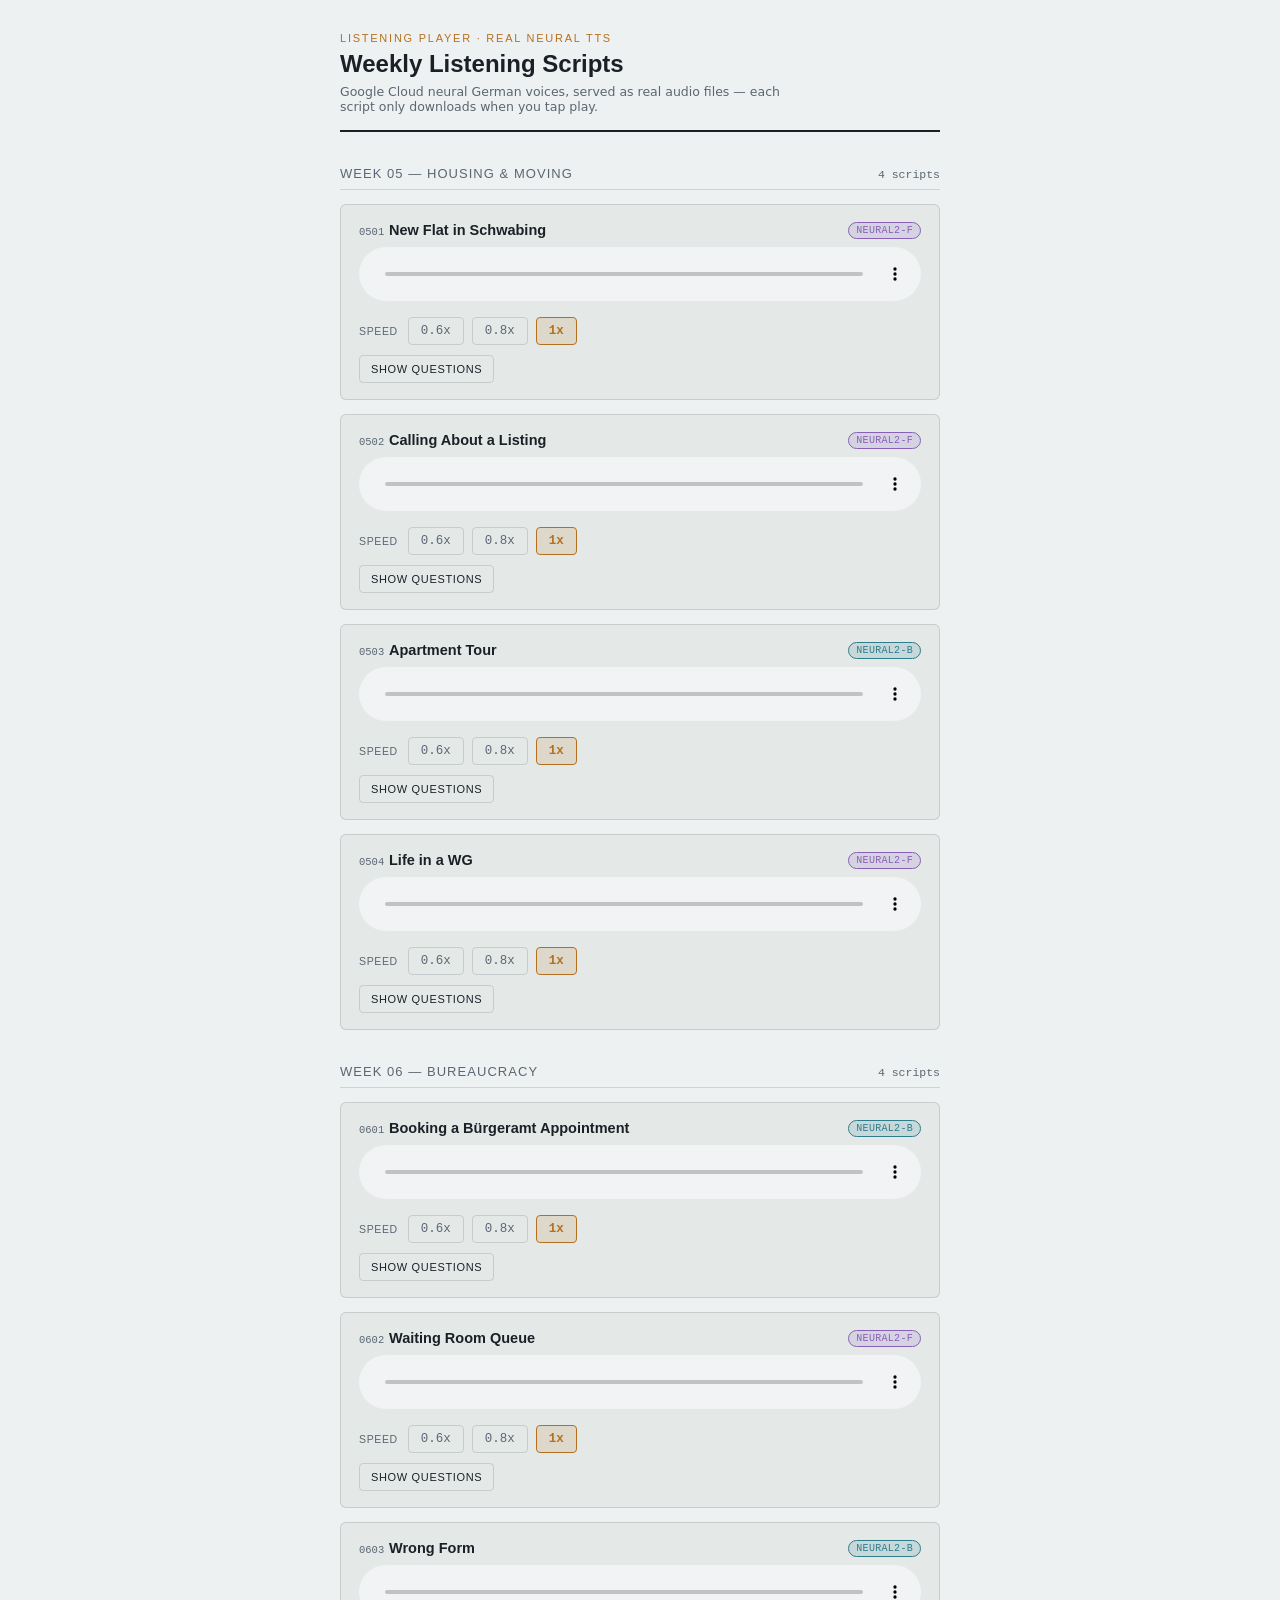
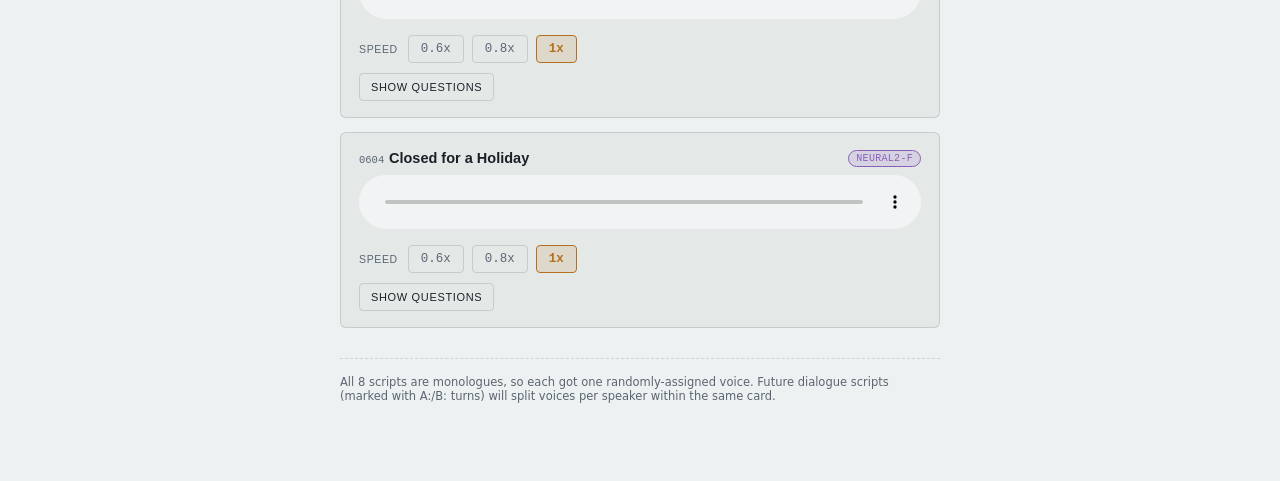
==== index.html @ 9b90d9d8 "Replace speed slider with 0.6x/0.8x/1x buttons, cap at 1x" ====
<!doctype html>
<html lang="en">
<head>
<meta charset="utf-8">
<meta name="viewport" content="width=device-width, initial-scale=1">
<title>Listening Player — German Tutor</title>
<style>
  :root{
    --paper:#EEF1F1; --panel:#E4E9E8; --ink:#1B2027; --ink-dim:#5B6672; --hairline:rgba(27,32,39,0.14);
    --accent:#B5701F; --accent-soft:rgba(181,112,31,0.14);
    --voice-f:#8A5FB8; --voice-b:#2E7D8C;
    --font-display:'Bahnschrift','DIN Alternate','Segoe UI Semibold',sans-serif;
    --font-body:'Segoe UI',system-ui,-apple-system,Roboto,Helvetica,Arial,sans-serif;
    --font-mono:'Consolas','SF Mono',ui-monospace,monospace;
  }
  @media (prefers-color-scheme: dark){
    :root{ --paper:#12151A; --panel:#181D24; --ink:#E7EAEE; --ink-dim:#93A0AC; --hairline:rgba(231,234,238,0.14); --accent:#E0923F; --accent-soft:rgba(224,146,63,0.16); --voice-f:#B48EDC; --voice-b:#4FB8C9; }
  }
  *{box-sizing:border-box;}
  body{background:var(--paper);color:var(--ink);font-family:var(--font-body);margin:0;padding:0;font-size:15px;}
  .wrap{max-width:640px;margin:0 auto;padding:32px 20px 70px;}

  .masthead{border-bottom:2px solid var(--ink);padding-bottom:16px;margin-bottom:26px;}
  .eyebrow{font-family:var(--font-display);font-size:11px;letter-spacing:0.16em;text-transform:uppercase;color:var(--accent);margin:0 0 6px;}
  h1{font-family:var(--font-display);font-weight:600;font-size:24px;margin:0 0 6px;text-wrap:balance;}
  .subline{font-size:12.5px;color:var(--ink-dim);max-width:56ch;margin:0;}

  .week-head{
    font-family:var(--font-display);font-size:13px;letter-spacing:0.08em;text-transform:uppercase;
    color:var(--ink-dim);margin:34px 0 14px;padding-bottom:8px;border-bottom:1px solid var(--hairline);
    display:flex;justify-content:space-between;align-items:baseline;
  }
  .week-head span.count{font-family:var(--font-mono);color:var(--ink-dim);text-transform:none;letter-spacing:0;font-size:11.5px;}

  .card{background:var(--panel);border:1px solid var(--hairline);border-radius:6px;padding:16px 18px;margin-bottom:14px;}
  .card-head{display:flex;align-items:center;justify-content:space-between;gap:10px;margin-bottom:8px;}
  .card-title{font-family:var(--font-display);font-size:14.5px;font-weight:600;}
  .id-badge{font-family:var(--font-mono);font-size:10.5px;color:var(--ink-dim);}
  .voice-badge{font-family:var(--font-mono);font-size:10px;letter-spacing:0.03em;padding:2px 7px;border-radius:10px;white-space:nowrap;}
  .voice-badge.f{color:var(--voice-f);background:color-mix(in srgb, var(--voice-f) 16%, transparent);border:1px solid var(--voice-f);}
  .voice-badge.b{color:var(--voice-b);background:color-mix(in srgb, var(--voice-b) 16%, transparent);border:1px solid var(--voice-b);}

  audio{width:100%;margin-bottom:12px;}
  .speed-row{display:flex;align-items:center;gap:8px;margin-bottom:10px;}
  .speed-row .speed-label{font-family:var(--font-display);font-size:10.5px;letter-spacing:0.06em;text-transform:uppercase;color:var(--ink-dim);white-space:nowrap;margin-right:2px;}
  .speed-btn{
    font-family:var(--font-mono);font-size:12.5px;font-variant-numeric:tabular-nums;
    background:none;border:1px solid var(--hairline);color:var(--ink-dim);
    border-radius:4px;padding:6px 12px;cursor:pointer;
  }
  .speed-btn.active{color:var(--accent);border-color:var(--accent);background:var(--accent-soft);font-weight:600;}

  .reveal{font-family:var(--font-display);font-size:11px;letter-spacing:0.06em;text-transform:uppercase;background:none;border:1px solid var(--hairline);color:var(--ink);border-radius:4px;padding:7px 11px;cursor:pointer;}
  .reveal:focus-visible, .speed-btn:focus-visible{outline:2px solid var(--accent);outline-offset:2px;}
  .questions{margin-top:12px;font-size:13px;color:var(--ink-dim);display:none;}
  .questions.show{display:block;}
  .questions ol{margin:0;padding-left:20px;}
  .questions li{margin-bottom:5px;}

  .foot-note{margin-top:30px;padding-top:16px;border-top:1px dashed var(--hairline);font-size:11.5px;color:var(--ink-dim);}
</style>
</head>
<body>
<div class="wrap">
  <div class="masthead">
    <p class="eyebrow">Listening Player · Real Neural TTS</p>
    <h1>Weekly Listening Scripts</h1>
    <p class="subline">Google Cloud neural German voices, served as real audio files — each script only downloads when you tap play.</p>
  </div>

  <div class="week-head">Week 05 — Housing &amp; Moving <span class="count">4 scripts</span></div>

  <div class="card" data-card>
    <div class="card-head"><div><span class="id-badge">0501</span> <span class="card-title">New Flat in Schwabing</span></div><span class="voice-badge f">NEURAL2-F</span></div>
    <audio data-player controls preload="none"><source src="audio/0501.mp3" type="audio/mpeg"></audio>
    <div class="speed-row" data-speedrow>
      <span class="speed-label">Speed</span>
      <button class="speed-btn" data-speed="0.6">0.6x</button>
      <button class="speed-btn" data-speed="0.8">0.8x</button>
      <button class="speed-btn active" data-speed="1">1x</button>
    </div>
    <button class="reveal" data-reveal>Show questions</button>
    <div class="questions" data-questions><ol>
      <li>In which neighbourhood is the new apartment?</li>
      <li>How big is the apartment?</li>
      <li>What feature does the living room have?</li>
      <li>When is the speaker moving in?</li>
    </ol></div>
  </div>

  <div class="card" data-card>
    <div class="card-head"><div><span class="id-badge">0502</span> <span class="card-title">Calling About a Listing</span></div><span class="voice-badge f">NEURAL2-F</span></div>
    <audio data-player controls preload="none"><source src="audio/0502.mp3" type="audio/mpeg"></audio>
    <div class="speed-row" data-speedrow>
      <span class="speed-label">Speed</span>
      <button class="speed-btn" data-speed="0.6">0.6x</button>
      <button class="speed-btn" data-speed="0.8">0.8x</button>
      <button class="speed-btn active" data-speed="1">1x</button>
    </div>
    <button class="reveal" data-reveal>Show questions</button>
    <div class="questions" data-questions><ol>
      <li>Why is Thomas calling?</li>
      <li>How many people does he need the apartment for?</li>
      <li>When is Thomas NOT available for a viewing?</li>
      <li>What does Thomas want to arrange at the end of the call?</li>
    </ol></div>
  </div>

  <div class="card" data-card>
    <div class="card-head"><div><span class="id-badge">0503</span> <span class="card-title">Apartment Tour</span></div><span class="voice-badge b">NEURAL2-B</span></div>
    <audio data-player controls preload="none"><source src="audio/0503.mp3" type="audio/mpeg"></audio>
    <div class="speed-row" data-speedrow>
      <span class="speed-label">Speed</span>
      <button class="speed-btn" data-speed="0.6">0.6x</button>
      <button class="speed-btn" data-speed="0.8">0.8x</button>
      <button class="speed-btn active" data-speed="1">1x</button>
    </div>
    <button class="reveal" data-reveal>Show questions</button>
    <div class="questions" data-questions><ol>
      <li>Where is the sofa?</li>
      <li>Where is the bathroom?</li>
      <li>Where is the cellar?</li>
      <li>What does the speaker plan to use the second room for?</li>
    </ol></div>
  </div>

  <div class="card" data-card>
    <div class="card-head"><div><span class="id-badge">0504</span> <span class="card-title">Life in a WG</span></div><span class="voice-badge f">NEURAL2-F</span></div>
    <audio data-player controls preload="none"><source src="audio/0504.mp3" type="audio/mpeg"></audio>
    <div class="speed-row" data-speedrow>
      <span class="speed-label">Speed</span>
      <button class="speed-btn" data-speed="0.6">0.6x</button>
      <button class="speed-btn" data-speed="0.8">0.8x</button>
      <button class="speed-btn active" data-speed="1">1x</button>
    </div>
    <button class="reveal" data-reveal>Show questions</button>
    <div class="questions" data-questions><ol>
      <li>How many flatmates live in the WG?</li>
      <li>How many rooms does the WG have in total?</li>
      <li>How much does each person pay in rent?</li>
      <li>What is the one house rule?</li>
    </ol></div>
  </div>

  <div class="week-head">Week 06 — Bureaucracy <span class="count">4 scripts</span></div>

  <div class="card" data-card>
    <div class="card-head"><div><span class="id-badge">0601</span> <span class="card-title">Booking a Bürgeramt Appointment</span></div><span class="voice-badge b">NEURAL2-B</span></div>
    <audio data-player controls preload="none"><source src="audio/0601.mp3" type="audio/mpeg"></audio>
    <div class="speed-row" data-speedrow>
      <span class="speed-label">Speed</span>
      <button class="speed-btn" data-speed="0.6">0.6x</button>
      <button class="speed-btn" data-speed="0.8">0.8x</button>
      <button class="speed-btn active" data-speed="1">1x</button>
    </div>
    <button class="reveal" data-reveal>Show questions</button>
    <div class="questions" data-questions><ol>
      <li>Why is the caller contacting the Bürgeramt?</li>
      <li>How long does she have to wait for an appointment?</li>
      <li>What day and time is her appointment?</li>
      <li>Name two documents she needs to bring.</li>
    </ol></div>
  </div>

  <div class="card" data-card>
    <div class="card-head"><div><span class="id-badge">0602</span> <span class="card-title">Waiting Room Queue</span></div><span class="voice-badge f">NEURAL2-F</span></div>
    <audio data-player controls preload="none"><source src="audio/0602.mp3" type="audio/mpeg"></audio>
    <div class="speed-row" data-speedrow>
      <span class="speed-label">Speed</span>
      <button class="speed-btn" data-speed="0.6">0.6x</button>
      <button class="speed-btn" data-speed="0.8">0.8x</button>
      <button class="speed-btn active" data-speed="1">1x</button>
    </div>
    <button class="reveal" data-reveal>Show questions</button>
    <div class="questions" data-questions><ol>
      <li>What time does the speaker arrive at the Bürgeramt?</li>
      <li>What is their queue number?</li>
      <li>Which number is currently being served?</li>
      <li>How long does the speaker have to wait?</li>
    </ol></div>
  </div>

  <div class="card" data-card>
    <div class="card-head"><div><span class="id-badge">0603</span> <span class="card-title">Wrong Form</span></div><span class="voice-badge b">NEURAL2-B</span></div>
    <audio data-player controls preload="none"><source src="audio/0603.mp3" type="audio/mpeg"></audio>
    <div class="speed-row" data-speedrow>
      <span class="speed-label">Speed</span>
      <button class="speed-btn" data-speed="0.6">0.6x</button>
      <button class="speed-btn" data-speed="0.8">0.8x</button>
      <button class="speed-btn active" data-speed="1">1x</button>
    </div>
    <button class="reveal" data-reveal>Show questions</button>
    <div class="questions" data-questions><ol>
      <li>What does the speaker want to do at the office?</li>
      <li>What problem does the official identify?</li>
      <li>Which form does the speaker actually need?</li>
      <li>What does the official allow the speaker to do?</li>
    </ol></div>
  </div>

  <div class="card" data-card>
    <div class="card-head"><div><span class="id-badge">0604</span> <span class="card-title">Closed for a Holiday</span></div><span class="voice-badge f">NEURAL2-F</span></div>
    <audio data-player controls preload="none"><source src="audio/0604.mp3" type="audio/mpeg"></audio>
    <div class="speed-row" data-speedrow>
      <span class="speed-label">Speed</span>
      <button class="speed-btn" data-speed="0.6">0.6x</button>
      <button class="speed-btn" data-speed="0.8">0.8x</button>
      <button class="speed-btn active" data-speed="1">1x</button>
    </div>
    <button class="reveal" data-reveal>Show questions</button>
    <div class="questions" data-questions><ol>
      <li>Why was the speaker unable to complete their task today?</li>
      <li>How long did the speaker travel to get there?</li>
      <li>When is the next available appointment?</li>
      <li>What does the speaker say they will do differently next time?</li>
    </ol></div>
  </div>

  <div class="foot-note">All 8 scripts are monologues, so each got one randomly-assigned voice. Future dialogue scripts (marked with A:/B: turns) will split voices per speaker within the same card.</div>
</div>

<script>
  document.querySelectorAll('[data-card]').forEach(function(card){
    var audio = card.querySelector('[data-player]');
    var speedBtns = card.querySelectorAll('.speed-btn');
    var revealBtn = card.querySelector('[data-reveal]');
    var questions = card.querySelector('[data-questions]');

    speedBtns.forEach(function(btn){
      btn.addEventListener('click', function(){
        audio.playbackRate = parseFloat(btn.dataset.speed);
        speedBtns.forEach(function(b){ b.classList.remove('active'); });
        btn.classList.add('active');
      });
    });
    revealBtn.addEventListener('click', function(){
      questions.classList.toggle('show');
      revealBtn.textContent = questions.classList.contains('show') ? 'Hide questions' : 'Show questions';
    });
  });
</script>
</body>
</html>
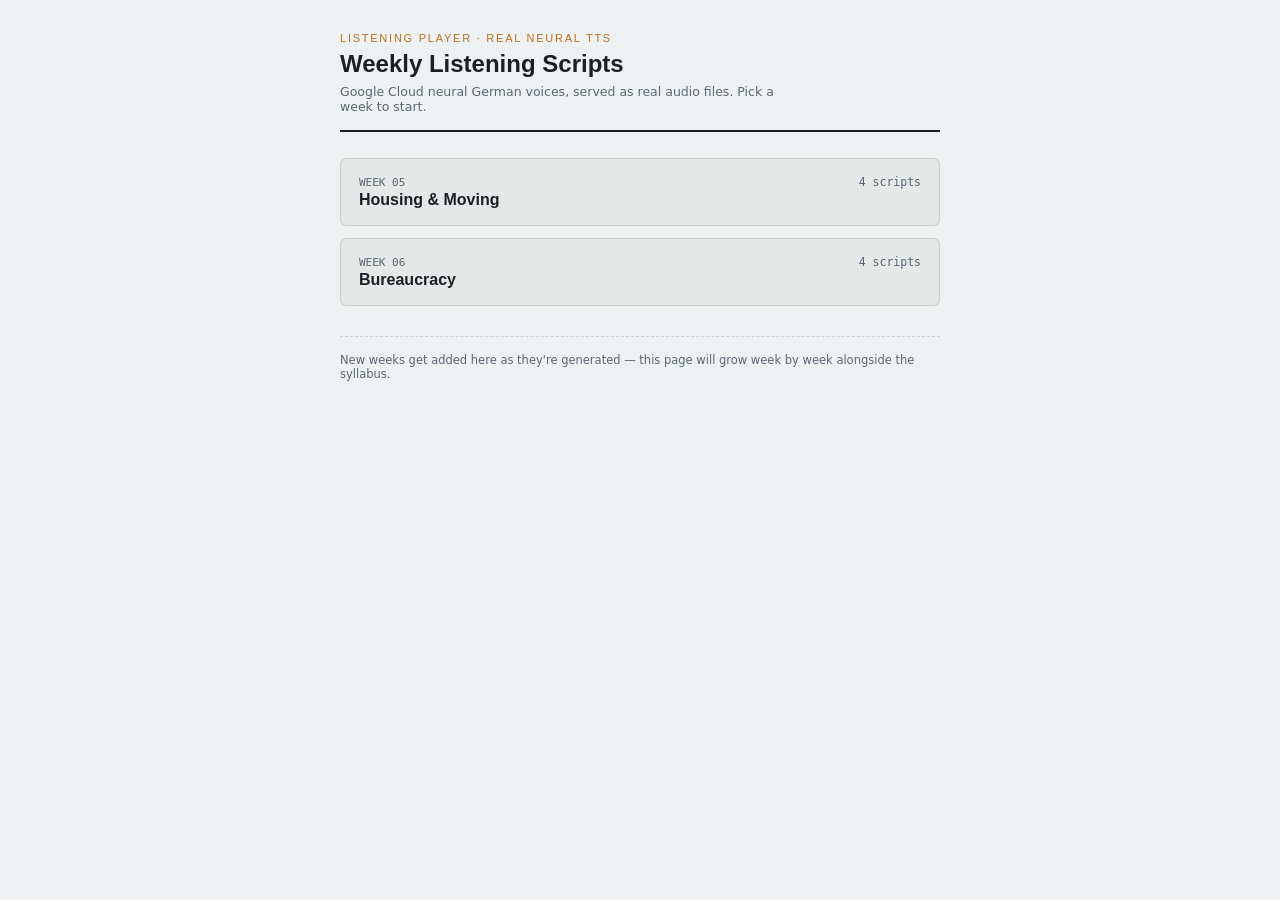
==== commit 4af83cf4: "Split into a week hub page plus one page per week, with shared CSS/JS Scales cleanly as more weeks g" ====
--- a/index.html
+++ b/index.html
@@ -4,240 +4,37 @@
 <meta charset="utf-8">
 <meta name="viewport" content="width=device-width, initial-scale=1">
 <title>Listening Player — German Tutor</title>
-<style>
-  :root{
-    --paper:#EEF1F1; --panel:#E4E9E8; --ink:#1B2027; --ink-dim:#5B6672; --hairline:rgba(27,32,39,0.14);
-    --accent:#B5701F; --accent-soft:rgba(181,112,31,0.14);
-    --voice-f:#8A5FB8; --voice-b:#2E7D8C;
-    --font-display:'Bahnschrift','DIN Alternate','Segoe UI Semibold',sans-serif;
-    --font-body:'Segoe UI',system-ui,-apple-system,Roboto,Helvetica,Arial,sans-serif;
-    --font-mono:'Consolas','SF Mono',ui-monospace,monospace;
-  }
-  @media (prefers-color-scheme: dark){
-    :root{ --paper:#12151A; --panel:#181D24; --ink:#E7EAEE; --ink-dim:#93A0AC; --hairline:rgba(231,234,238,0.14); --accent:#E0923F; --accent-soft:rgba(224,146,63,0.16); --voice-f:#B48EDC; --voice-b:#4FB8C9; }
-  }
-  *{box-sizing:border-box;}
-  body{background:var(--paper);color:var(--ink);font-family:var(--font-body);margin:0;padding:0;font-size:15px;}
-  .wrap{max-width:640px;margin:0 auto;padding:32px 20px 70px;}
-
-  .masthead{border-bottom:2px solid var(--ink);padding-bottom:16px;margin-bottom:26px;}
-  .eyebrow{font-family:var(--font-display);font-size:11px;letter-spacing:0.16em;text-transform:uppercase;color:var(--accent);margin:0 0 6px;}
-  h1{font-family:var(--font-display);font-weight:600;font-size:24px;margin:0 0 6px;text-wrap:balance;}
-  .subline{font-size:12.5px;color:var(--ink-dim);max-width:56ch;margin:0;}
-
-  .week-head{
-    font-family:var(--font-display);font-size:13px;letter-spacing:0.08em;text-transform:uppercase;
-    color:var(--ink-dim);margin:34px 0 14px;padding-bottom:8px;border-bottom:1px solid var(--hairline);
-    display:flex;justify-content:space-between;align-items:baseline;
-  }
-  .week-head span.count{font-family:var(--font-mono);color:var(--ink-dim);text-transform:none;letter-spacing:0;font-size:11.5px;}
-
-  .card{background:var(--panel);border:1px solid var(--hairline);border-radius:6px;padding:16px 18px;margin-bottom:14px;}
-  .card-head{display:flex;align-items:center;justify-content:space-between;gap:10px;margin-bottom:8px;}
-  .card-title{font-family:var(--font-display);font-size:14.5px;font-weight:600;}
-  .id-badge{font-family:var(--font-mono);font-size:10.5px;color:var(--ink-dim);}
-  .voice-badge{font-family:var(--font-mono);font-size:10px;letter-spacing:0.03em;padding:2px 7px;border-radius:10px;white-space:nowrap;}
-  .voice-badge.f{color:var(--voice-f);background:color-mix(in srgb, var(--voice-f) 16%, transparent);border:1px solid var(--voice-f);}
-  .voice-badge.b{color:var(--voice-b);background:color-mix(in srgb, var(--voice-b) 16%, transparent);border:1px solid var(--voice-b);}
-
-  audio{width:100%;margin-bottom:12px;}
-  .speed-row{display:flex;align-items:center;gap:8px;margin-bottom:10px;}
-  .speed-row .speed-label{font-family:var(--font-display);font-size:10.5px;letter-spacing:0.06em;text-transform:uppercase;color:var(--ink-dim);white-space:nowrap;margin-right:2px;}
-  .speed-btn{
-    font-family:var(--font-mono);font-size:12.5px;font-variant-numeric:tabular-nums;
-    background:none;border:1px solid var(--hairline);color:var(--ink-dim);
-    border-radius:4px;padding:6px 12px;cursor:pointer;
-  }
-  .speed-btn.active{color:var(--accent);border-color:var(--accent);background:var(--accent-soft);font-weight:600;}
-
-  .reveal{font-family:var(--font-display);font-size:11px;letter-spacing:0.06em;text-transform:uppercase;background:none;border:1px solid var(--hairline);color:var(--ink);border-radius:4px;padding:7px 11px;cursor:pointer;}
-  .reveal:focus-visible, .speed-btn:focus-visible{outline:2px solid var(--accent);outline-offset:2px;}
-  .questions{margin-top:12px;font-size:13px;color:var(--ink-dim);display:none;}
-  .questions.show{display:block;}
-  .questions ol{margin:0;padding-left:20px;}
-  .questions li{margin-bottom:5px;}
-
-  .foot-note{margin-top:30px;padding-top:16px;border-top:1px dashed var(--hairline);font-size:11.5px;color:var(--ink-dim);}
-</style>
+<link rel="stylesheet" href="style.css">
 </head>
 <body>
 <div class="wrap">
   <div class="masthead">
     <p class="eyebrow">Listening Player · Real Neural TTS</p>
     <h1>Weekly Listening Scripts</h1>
-    <p class="subline">Google Cloud neural German voices, served as real audio files — each script only downloads when you tap play.</p>
+    <p class="subline">Google Cloud neural German voices, served as real audio files. Pick a week to start.</p>
   </div>
 
-  <div class="week-head">Week 05 — Housing &amp; Moving <span class="count">4 scripts</span></div>
+  <a class="week-card" href="weeks/week-05.html">
+    <div class="wk-row">
+      <div>
+        <div class="wk-num">WEEK 05</div>
+        <div class="wk-theme">Housing &amp; Moving</div>
+      </div>
+      <div class="wk-count">4 scripts</div>
+    </div>
+  </a>
 
-  <div class="card" data-card>
-    <div class="card-head"><div><span class="id-badge">0501</span> <span class="card-title">New Flat in Schwabing</span></div><span class="voice-badge f">NEURAL2-F</span></div>
-    <audio data-player controls preload="none"><source src="audio/0501.mp3" type="audio/mpeg"></audio>
-    <div class="speed-row" data-speedrow>
-      <span class="speed-label">Speed</span>
-      <button class="speed-btn" data-speed="0.6">0.6x</button>
-      <button class="speed-btn" data-speed="0.8">0.8x</button>
-      <button class="speed-btn active" data-speed="1">1x</button>
+  <a class="week-card" href="weeks/week-06.html">
+    <div class="wk-row">
+      <div>
+        <div class="wk-num">WEEK 06</div>
+        <div class="wk-theme">Bureaucracy</div>
+      </div>
+      <div class="wk-count">4 scripts</div>
     </div>
-    <button class="reveal" data-reveal>Show questions</button>
-    <div class="questions" data-questions><ol>
-      <li>In which neighbourhood is the new apartment?</li>
-      <li>How big is the apartment?</li>
-      <li>What feature does the living room have?</li>
-      <li>When is the speaker moving in?</li>
-    </ol></div>
-  </div>
+  </a>
 
-  <div class="card" data-card>
-    <div class="card-head"><div><span class="id-badge">0502</span> <span class="card-title">Calling About a Listing</span></div><span class="voice-badge f">NEURAL2-F</span></div>
-    <audio data-player controls preload="none"><source src="audio/0502.mp3" type="audio/mpeg"></audio>
-    <div class="speed-row" data-speedrow>
-      <span class="speed-label">Speed</span>
-      <button class="speed-btn" data-speed="0.6">0.6x</button>
-      <button class="speed-btn" data-speed="0.8">0.8x</button>
-      <button class="speed-btn active" data-speed="1">1x</button>
-    </div>
-    <button class="reveal" data-reveal>Show questions</button>
-    <div class="questions" data-questions><ol>
-      <li>Why is Thomas calling?</li>
-      <li>How many people does he need the apartment for?</li>
-      <li>When is Thomas NOT available for a viewing?</li>
-      <li>What does Thomas want to arrange at the end of the call?</li>
-    </ol></div>
-  </div>
-
-  <div class="card" data-card>
-    <div class="card-head"><div><span class="id-badge">0503</span> <span class="card-title">Apartment Tour</span></div><span class="voice-badge b">NEURAL2-B</span></div>
-    <audio data-player controls preload="none"><source src="audio/0503.mp3" type="audio/mpeg"></audio>
-    <div class="speed-row" data-speedrow>
-      <span class="speed-label">Speed</span>
-      <button class="speed-btn" data-speed="0.6">0.6x</button>
-      <button class="speed-btn" data-speed="0.8">0.8x</button>
-      <button class="speed-btn active" data-speed="1">1x</button>
-    </div>
-    <button class="reveal" data-reveal>Show questions</button>
-    <div class="questions" data-questions><ol>
-      <li>Where is the sofa?</li>
-      <li>Where is the bathroom?</li>
-      <li>Where is the cellar?</li>
-      <li>What does the speaker plan to use the second room for?</li>
-    </ol></div>
-  </div>
-
-  <div class="card" data-card>
-    <div class="card-head"><div><span class="id-badge">0504</span> <span class="card-title">Life in a WG</span></div><span class="voice-badge f">NEURAL2-F</span></div>
-    <audio data-player controls preload="none"><source src="audio/0504.mp3" type="audio/mpeg"></audio>
-    <div class="speed-row" data-speedrow>
-      <span class="speed-label">Speed</span>
-      <button class="speed-btn" data-speed="0.6">0.6x</button>
-      <button class="speed-btn" data-speed="0.8">0.8x</button>
-      <button class="speed-btn active" data-speed="1">1x</button>
-    </div>
-    <button class="reveal" data-reveal>Show questions</button>
-    <div class="questions" data-questions><ol>
-      <li>How many flatmates live in the WG?</li>
-      <li>How many rooms does the WG have in total?</li>
-      <li>How much does each person pay in rent?</li>
-      <li>What is the one house rule?</li>
-    </ol></div>
-  </div>
-
-  <div class="week-head">Week 06 — Bureaucracy <span class="count">4 scripts</span></div>
-
-  <div class="card" data-card>
-    <div class="card-head"><div><span class="id-badge">0601</span> <span class="card-title">Booking a Bürgeramt Appointment</span></div><span class="voice-badge b">NEURAL2-B</span></div>
-    <audio data-player controls preload="none"><source src="audio/0601.mp3" type="audio/mpeg"></audio>
-    <div class="speed-row" data-speedrow>
-      <span class="speed-label">Speed</span>
-      <button class="speed-btn" data-speed="0.6">0.6x</button>
-      <button class="speed-btn" data-speed="0.8">0.8x</button>
-      <button class="speed-btn active" data-speed="1">1x</button>
-    </div>
-    <button class="reveal" data-reveal>Show questions</button>
-    <div class="questions" data-questions><ol>
-      <li>Why is the caller contacting the Bürgeramt?</li>
-      <li>How long does she have to wait for an appointment?</li>
-      <li>What day and time is her appointment?</li>
-      <li>Name two documents she needs to bring.</li>
-    </ol></div>
-  </div>
-
-  <div class="card" data-card>
-    <div class="card-head"><div><span class="id-badge">0602</span> <span class="card-title">Waiting Room Queue</span></div><span class="voice-badge f">NEURAL2-F</span></div>
-    <audio data-player controls preload="none"><source src="audio/0602.mp3" type="audio/mpeg"></audio>
-    <div class="speed-row" data-speedrow>
-      <span class="speed-label">Speed</span>
-      <button class="speed-btn" data-speed="0.6">0.6x</button>
-      <button class="speed-btn" data-speed="0.8">0.8x</button>
-      <button class="speed-btn active" data-speed="1">1x</button>
-    </div>
-    <button class="reveal" data-reveal>Show questions</button>
-    <div class="questions" data-questions><ol>
-      <li>What time does the speaker arrive at the Bürgeramt?</li>
-      <li>What is their queue number?</li>
-      <li>Which number is currently being served?</li>
-      <li>How long does the speaker have to wait?</li>
-    </ol></div>
-  </div>
-
-  <div class="card" data-card>
-    <div class="card-head"><div><span class="id-badge">0603</span> <span class="card-title">Wrong Form</span></div><span class="voice-badge b">NEURAL2-B</span></div>
-    <audio data-player controls preload="none"><source src="audio/0603.mp3" type="audio/mpeg"></audio>
-    <div class="speed-row" data-speedrow>
-      <span class="speed-label">Speed</span>
-      <button class="speed-btn" data-speed="0.6">0.6x</button>
-      <button class="speed-btn" data-speed="0.8">0.8x</button>
-      <button class="speed-btn active" data-speed="1">1x</button>
-    </div>
-    <button class="reveal" data-reveal>Show questions</button>
-    <div class="questions" data-questions><ol>
-      <li>What does the speaker want to do at the office?</li>
-      <li>What problem does the official identify?</li>
-      <li>Which form does the speaker actually need?</li>
-      <li>What does the official allow the speaker to do?</li>
-    </ol></div>
-  </div>
-
-  <div class="card" data-card>
-    <div class="card-head"><div><span class="id-badge">0604</span> <span class="card-title">Closed for a Holiday</span></div><span class="voice-badge f">NEURAL2-F</span></div>
-    <audio data-player controls preload="none"><source src="audio/0604.mp3" type="audio/mpeg"></audio>
-    <div class="speed-row" data-speedrow>
-      <span class="speed-label">Speed</span>
-      <button class="speed-btn" data-speed="0.6">0.6x</button>
-      <button class="speed-btn" data-speed="0.8">0.8x</button>
-      <button class="speed-btn active" data-speed="1">1x</button>
-    </div>
-    <button class="reveal" data-reveal>Show questions</button>
-    <div class="questions" data-questions><ol>
-      <li>Why was the speaker unable to complete their task today?</li>
-      <li>How long did the speaker travel to get there?</li>
-      <li>When is the next available appointment?</li>
-      <li>What does the speaker say they will do differently next time?</li>
-    </ol></div>
-  </div>
-
-  <div class="foot-note">All 8 scripts are monologues, so each got one randomly-assigned voice. Future dialogue scripts (marked with A:/B: turns) will split voices per speaker within the same card.</div>
+  <div class="foot-note">New weeks get added here as they're generated — this page will grow week by week alongside the syllabus.</div>
 </div>
-
-<script>
-  document.querySelectorAll('[data-card]').forEach(function(card){
-    var audio = card.querySelector('[data-player]');
-    var speedBtns = card.querySelectorAll('.speed-btn');
-    var revealBtn = card.querySelector('[data-reveal]');
-    var questions = card.querySelector('[data-questions]');
-
-    speedBtns.forEach(function(btn){
-      btn.addEventListener('click', function(){
-        audio.playbackRate = parseFloat(btn.dataset.speed);
-        speedBtns.forEach(function(b){ b.classList.remove('active'); });
-        btn.classList.add('active');
-      });
-    });
-    revealBtn.addEventListener('click', function(){
-      questions.classList.toggle('show');
-      revealBtn.textContent = questions.classList.contains('show') ? 'Hide questions' : 'Show questions';
-    });
-  });
-</script>
 </body>
 </html>
--- a/style.css
+++ b/style.css
@@ -0,0 +1,71 @@
+:root{
+  --paper:#EEF1F1; --panel:#E4E9E8; --ink:#1B2027; --ink-dim:#5B6672; --hairline:rgba(27,32,39,0.14);
+  --accent:#B5701F; --accent-soft:rgba(181,112,31,0.14);
+  --voice-f:#8A5FB8; --voice-b:#2E7D8C;
+  --font-display:'Bahnschrift','DIN Alternate','Segoe UI Semibold',sans-serif;
+  --font-body:'Segoe UI',system-ui,-apple-system,Roboto,Helvetica,Arial,sans-serif;
+  --font-mono:'Consolas','SF Mono',ui-monospace,monospace;
+}
+@media (prefers-color-scheme: dark){
+  :root{ --paper:#12151A; --panel:#181D24; --ink:#E7EAEE; --ink-dim:#93A0AC; --hairline:rgba(231,234,238,0.14); --accent:#E0923F; --accent-soft:rgba(224,146,63,0.16); --voice-f:#B48EDC; --voice-b:#4FB8C9; }
+}
+*{box-sizing:border-box;}
+body{background:var(--paper);color:var(--ink);font-family:var(--font-body);margin:0;padding:0;font-size:15px;}
+.wrap{max-width:640px;margin:0 auto;padding:32px 20px 70px;}
+
+.back-link{
+  display:inline-block;font-family:var(--font-display);font-size:11.5px;letter-spacing:0.06em;text-transform:uppercase;
+  color:var(--ink-dim);text-decoration:none;margin-bottom:18px;
+}
+.back-link:hover{color:var(--accent);}
+
+.masthead{border-bottom:2px solid var(--ink);padding-bottom:16px;margin-bottom:26px;}
+.eyebrow{font-family:var(--font-display);font-size:11px;letter-spacing:0.16em;text-transform:uppercase;color:var(--accent);margin:0 0 6px;}
+h1{font-family:var(--font-display);font-weight:600;font-size:24px;margin:0 0 6px;text-wrap:balance;}
+.subline{font-size:12.5px;color:var(--ink-dim);max-width:56ch;margin:0;}
+
+.week-head{
+  font-family:var(--font-display);font-size:13px;letter-spacing:0.08em;text-transform:uppercase;
+  color:var(--ink-dim);margin:34px 0 14px;padding-bottom:8px;border-bottom:1px solid var(--hairline);
+  display:flex;justify-content:space-between;align-items:baseline;
+}
+.week-head span.count{font-family:var(--font-mono);color:var(--ink-dim);text-transform:none;letter-spacing:0;font-size:11.5px;}
+
+/* Hub — week list */
+.week-card{
+  display:block;background:var(--panel);border:1px solid var(--hairline);border-radius:6px;
+  padding:16px 18px;margin-bottom:12px;text-decoration:none;color:var(--ink);
+}
+.week-card:hover{border-color:var(--accent);}
+.week-card .wk-row{display:flex;justify-content:space-between;align-items:baseline;gap:10px;}
+.week-card .wk-num{font-family:var(--font-mono);font-size:11px;color:var(--ink-dim);}
+.week-card .wk-theme{font-family:var(--font-display);font-size:16px;font-weight:600;margin-top:2px;}
+.week-card .wk-count{font-family:var(--font-mono);font-size:11.5px;color:var(--ink-dim);white-space:nowrap;}
+
+/* Script cards */
+.card{background:var(--panel);border:1px solid var(--hairline);border-radius:6px;padding:16px 18px;margin-bottom:14px;}
+.card-head{display:flex;align-items:center;justify-content:space-between;gap:10px;margin-bottom:8px;}
+.card-title{font-family:var(--font-display);font-size:14.5px;font-weight:600;}
+.id-badge{font-family:var(--font-mono);font-size:10.5px;color:var(--ink-dim);}
+.voice-badge{font-family:var(--font-mono);font-size:10px;letter-spacing:0.03em;padding:2px 7px;border-radius:10px;white-space:nowrap;}
+.voice-badge.f{color:var(--voice-f);background:color-mix(in srgb, var(--voice-f) 16%, transparent);border:1px solid var(--voice-f);}
+.voice-badge.b{color:var(--voice-b);background:color-mix(in srgb, var(--voice-b) 16%, transparent);border:1px solid var(--voice-b);}
+
+audio{width:100%;margin-bottom:12px;}
+.speed-row{display:flex;align-items:center;gap:8px;margin-bottom:10px;}
+.speed-row .speed-label{font-family:var(--font-display);font-size:10.5px;letter-spacing:0.06em;text-transform:uppercase;color:var(--ink-dim);white-space:nowrap;margin-right:2px;}
+.speed-btn{
+  font-family:var(--font-mono);font-size:12.5px;font-variant-numeric:tabular-nums;
+  background:none;border:1px solid var(--hairline);color:var(--ink-dim);
+  border-radius:4px;padding:6px 12px;cursor:pointer;
+}
+.speed-btn.active{color:var(--accent);border-color:var(--accent);background:var(--accent-soft);font-weight:600;}
+
+.reveal{font-family:var(--font-display);font-size:11px;letter-spacing:0.06em;text-transform:uppercase;background:none;border:1px solid var(--hairline);color:var(--ink);border-radius:4px;padding:7px 11px;cursor:pointer;}
+.reveal:focus-visible, .speed-btn:focus-visible, .week-card:focus-visible{outline:2px solid var(--accent);outline-offset:2px;}
+.questions{margin-top:12px;font-size:13px;color:var(--ink-dim);display:none;}
+.questions.show{display:block;}
+.questions ol{margin:0;padding-left:20px;}
+.questions li{margin-bottom:5px;}
+
+.foot-note{margin-top:30px;padding-top:16px;border-top:1px dashed var(--hairline);font-size:11.5px;color:var(--ink-dim);}
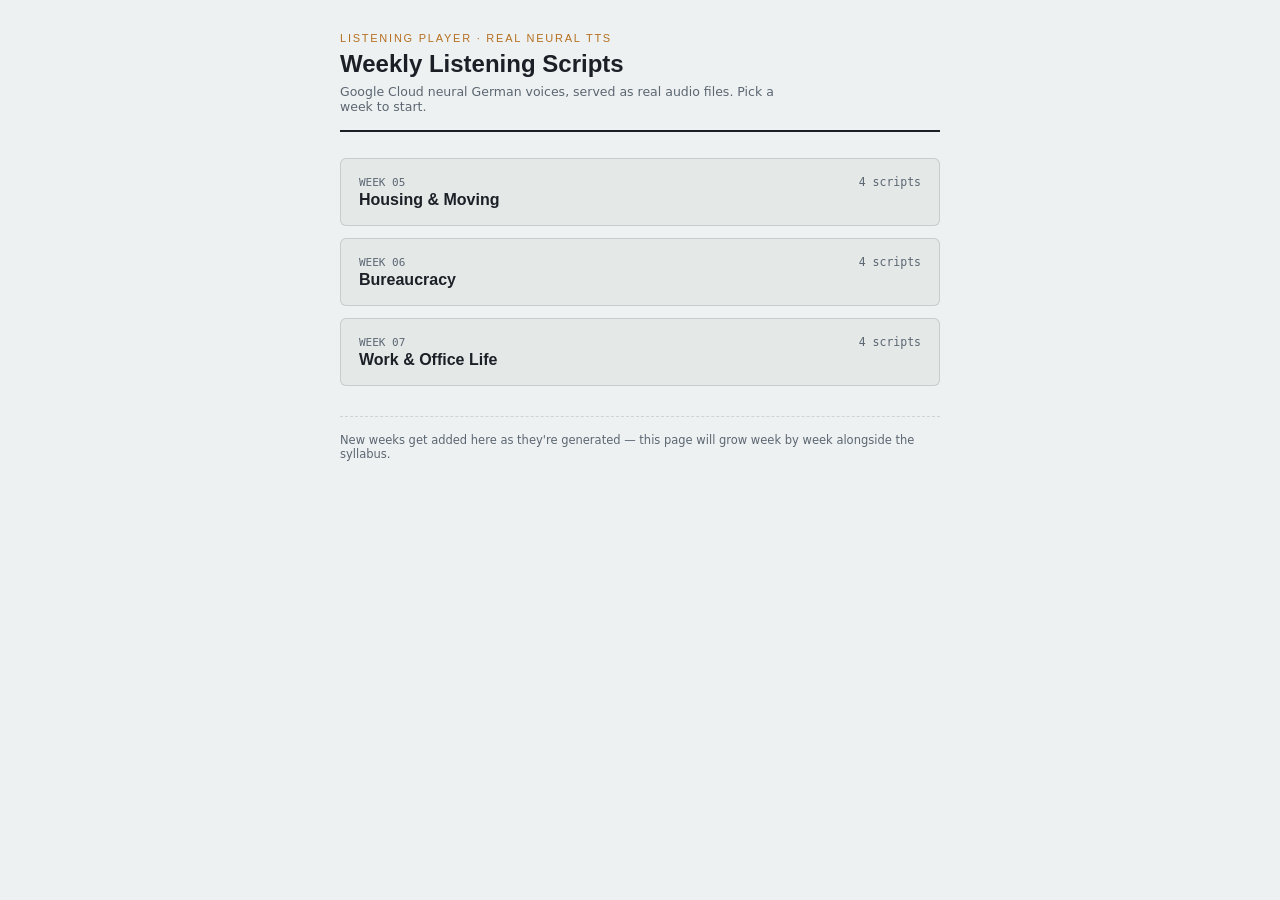
==== commit 14a577dc: "Add Week 7 (Work & Office Life) — first dialogue scripts with per-speaker voices 0702 and 0704 are t" ====
--- a/index.html
+++ b/index.html
@@ -34,6 +34,16 @@
     </div>
   </a>
 
+  <a class="week-card" href="weeks/week-07.html">
+    <div class="wk-row">
+      <div>
+        <div class="wk-num">WEEK 07</div>
+        <div class="wk-theme">Work &amp; Office Life</div>
+      </div>
+      <div class="wk-count">4 scripts</div>
+    </div>
+  </a>
+
   <div class="foot-note">New weeks get added here as they're generated — this page will grow week by week alongside the syllabus.</div>
 </div>
 </body>
--- a/style.css
+++ b/style.css
@@ -62,7 +62,17 @@
 .speed-btn.active{color:var(--accent);border-color:var(--accent);background:var(--accent-soft);font-weight:600;}
 
 .reveal{font-family:var(--font-display);font-size:11px;letter-spacing:0.06em;text-transform:uppercase;background:none;border:1px solid var(--hairline);color:var(--ink);border-radius:4px;padding:7px 11px;cursor:pointer;}
-.reveal:focus-visible, .speed-btn:focus-visible, .week-card:focus-visible{outline:2px solid var(--accent);outline-offset:2px;}
+.reveal:focus-visible, .speed-btn:focus-visible, .week-card:focus-visible, .copy-btn:focus-visible{outline:2px solid var(--accent);outline-offset:2px;}
+
+.copy-btn{
+  display:block;width:100%;
+  font-family:var(--font-display);font-size:12.5px;letter-spacing:0.05em;text-transform:uppercase;
+  background:var(--accent-soft);border:1px solid var(--accent);color:var(--accent);
+  border-radius:5px;padding:11px 14px;cursor:pointer;margin-bottom:24px;
+  transition:background 0.15s, color 0.15s;
+}
+.copy-btn:hover{background:var(--accent);color:var(--paper);}
+.copy-btn.copied{background:var(--accent);color:var(--paper);}
 .questions{margin-top:12px;font-size:13px;color:var(--ink-dim);display:none;}
 .questions.show{display:block;}
 .questions ol{margin:0;padding-left:20px;}
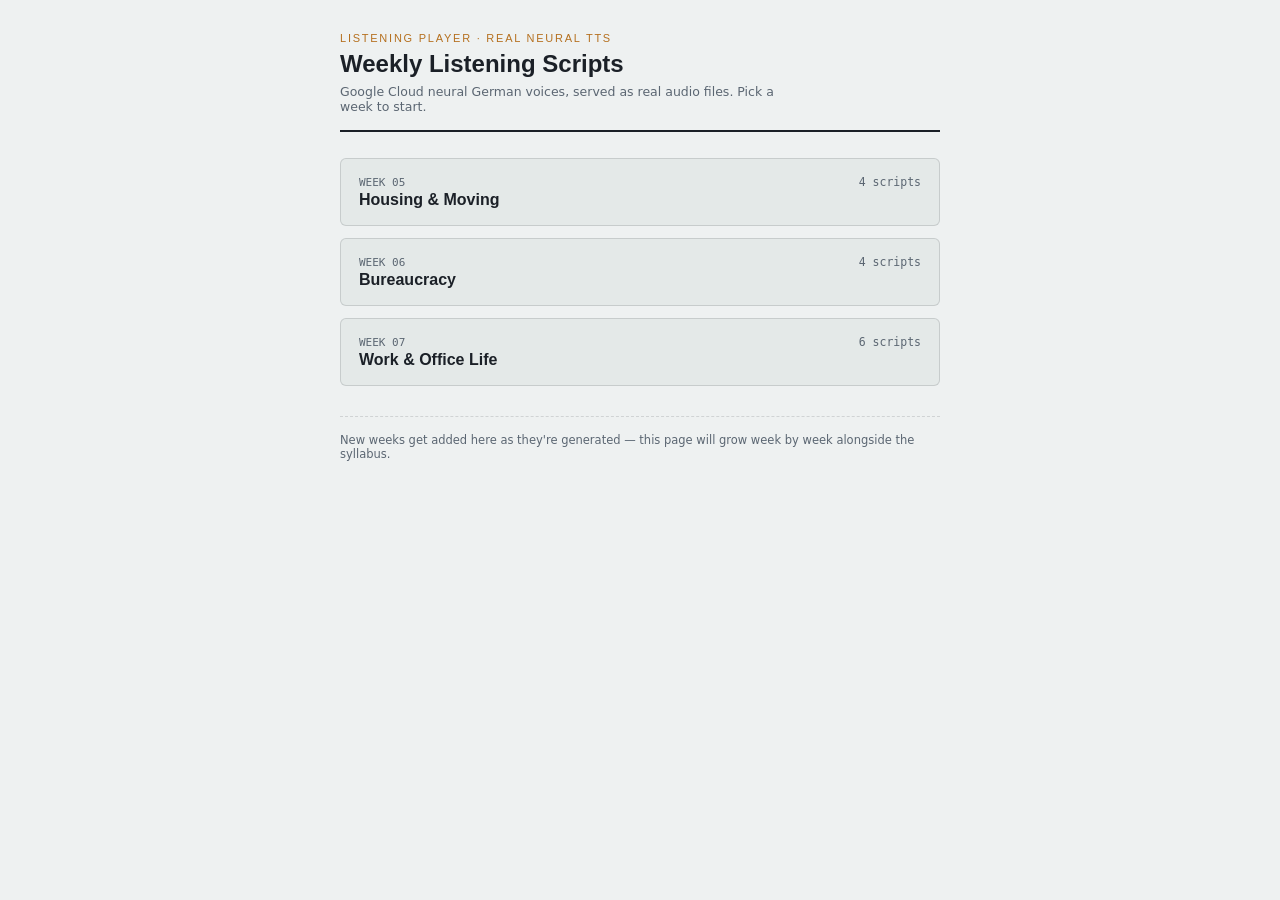
==== commit fe8291a9: "Expand Week 7 to 6 scripts (one per lesson) and add deep-link anchors Each card now has id="IDXX" so" ====
--- a/index.html
+++ b/index.html
@@ -40,7 +40,7 @@
         <div class="wk-num">WEEK 07</div>
         <div class="wk-theme">Work &amp; Office Life</div>
       </div>
-      <div class="wk-count">4 scripts</div>
+      <div class="wk-count">6 scripts</div>
     </div>
   </a>
 
--- a/style.css
+++ b/style.css
@@ -43,7 +43,8 @@
 .week-card .wk-count{font-family:var(--font-mono);font-size:11.5px;color:var(--ink-dim);white-space:nowrap;}
 
 /* Script cards */
-.card{background:var(--panel);border:1px solid var(--hairline);border-radius:6px;padding:16px 18px;margin-bottom:14px;}
+.card{background:var(--panel);border:1px solid var(--hairline);border-radius:6px;padding:16px 18px;margin-bottom:14px;scroll-margin-top:20px;}
+.card:target{border-color:var(--accent);box-shadow:0 0 0 2px var(--accent-soft);}
 .card-head{display:flex;align-items:center;justify-content:space-between;gap:10px;margin-bottom:8px;}
 .card-title{font-family:var(--font-display);font-size:14.5px;font-weight:600;}
 .id-badge{font-family:var(--font-mono);font-size:10.5px;color:var(--ink-dim);}
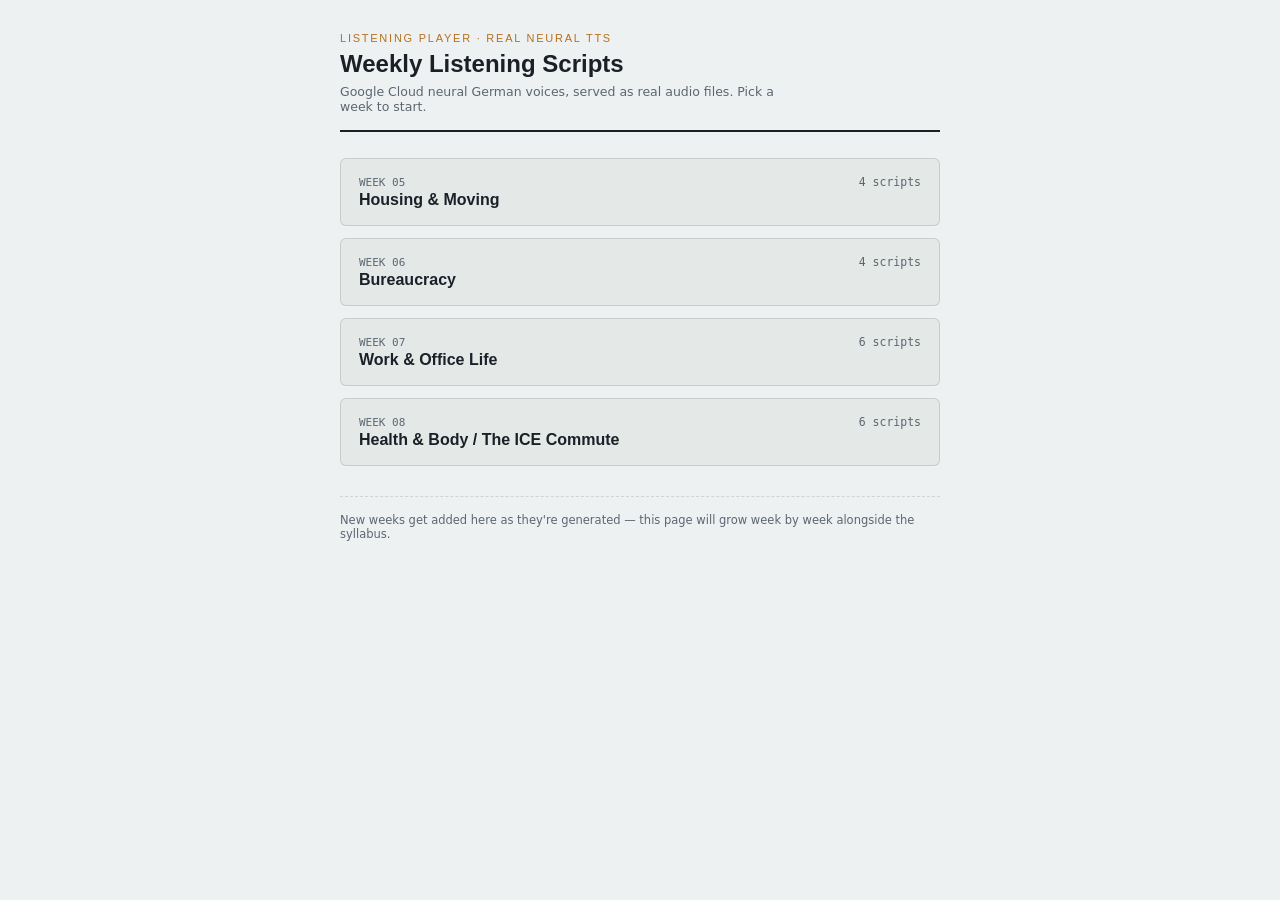
==== commit b87158f1: "Add Week 8 listening scripts (Health & Body / The ICE Commute)" ====
--- a/index.html
+++ b/index.html
@@ -44,6 +44,16 @@
     </div>
   </a>
 
+  <a class="week-card" href="weeks/week-08.html">
+    <div class="wk-row">
+      <div>
+        <div class="wk-num">WEEK 08</div>
+        <div class="wk-theme">Health &amp; Body / The ICE Commute</div>
+      </div>
+      <div class="wk-count">6 scripts</div>
+    </div>
+  </a>
+
   <div class="foot-note">New weeks get added here as they're generated — this page will grow week by week alongside the syllabus.</div>
 </div>
 </body>
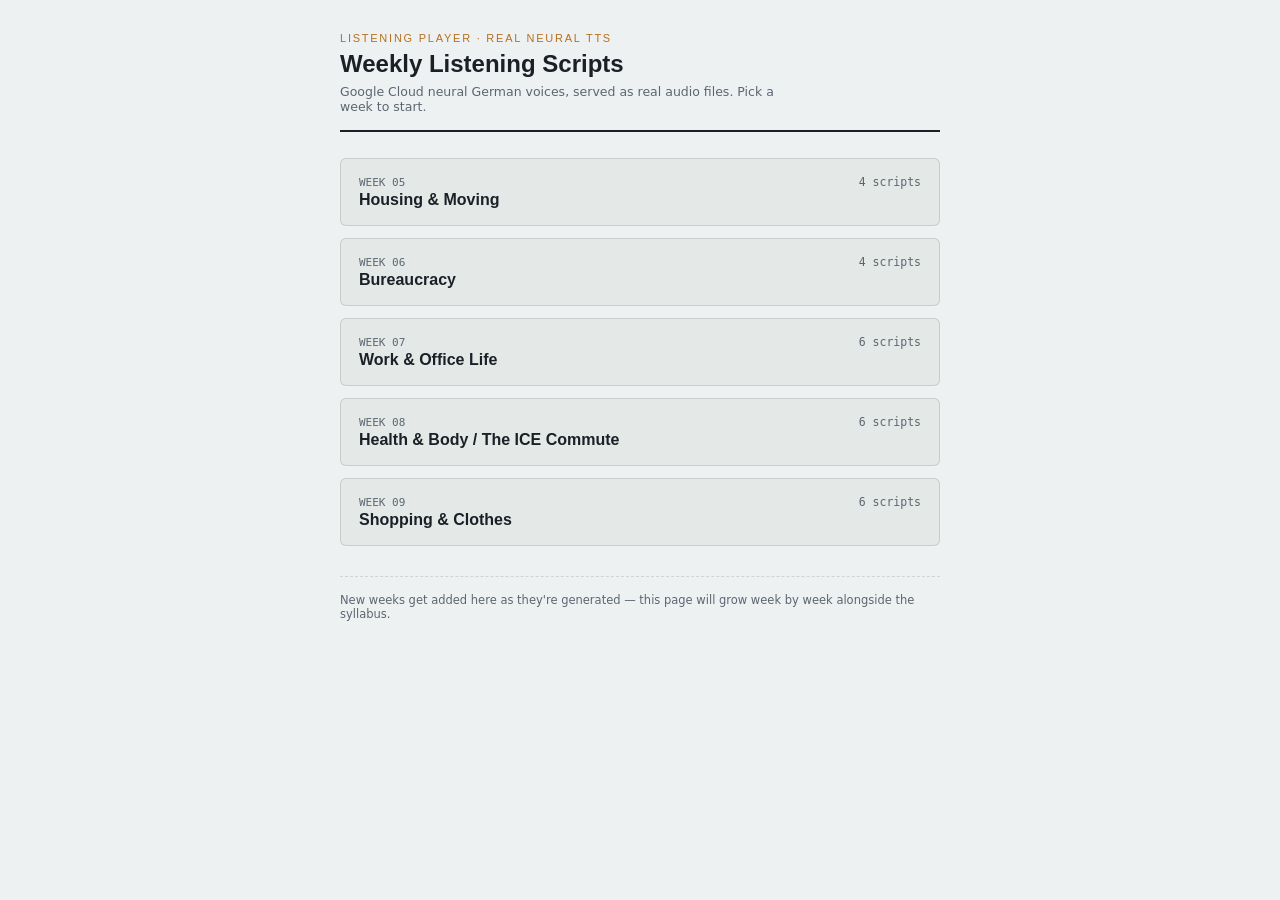
==== commit 814b1543: "Add Week 9 listening scripts (Shopping & Clothes) Co-Authored-By: Claude Opus 5.5 <noreply@anthropic" ====
--- a/index.html
+++ b/index.html
@@ -54,6 +54,16 @@
     </div>
   </a>
 
+  <a class="week-card" href="weeks/week-09.html">
+    <div class="wk-row">
+      <div>
+        <div class="wk-num">WEEK 09</div>
+        <div class="wk-theme">Shopping &amp; Clothes</div>
+      </div>
+      <div class="wk-count">6 scripts</div>
+    </div>
+  </a>
+
   <div class="foot-note">New weeks get added here as they're generated — this page will grow week by week alongside the syllabus.</div>
 </div>
 </body>
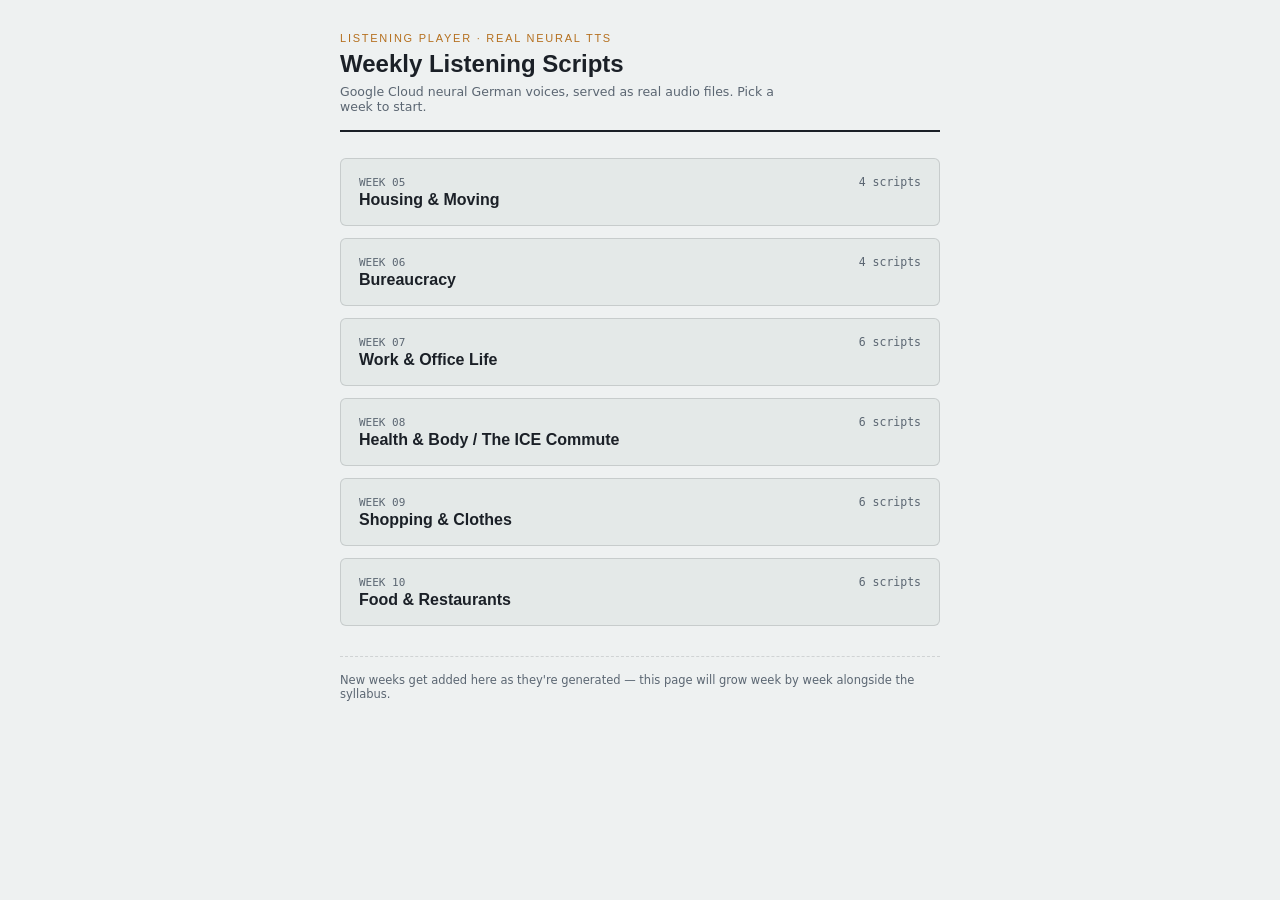
==== commit 8b7e1124: "Add Week 10 listening scripts (Food & Restaurants) Co-Authored-By: Claude Opus 5.5 <noreply@anthropi" ====
--- a/index.html
+++ b/index.html
@@ -64,6 +64,16 @@
     </div>
   </a>
 
+  <a class="week-card" href="weeks/week-10.html">
+    <div class="wk-row">
+      <div>
+        <div class="wk-num">WEEK 10</div>
+        <div class="wk-theme">Food &amp; Restaurants</div>
+      </div>
+      <div class="wk-count">6 scripts</div>
+    </div>
+  </a>
+
   <div class="foot-note">New weeks get added here as they're generated — this page will grow week by week alongside the syllabus.</div>
 </div>
 </body>
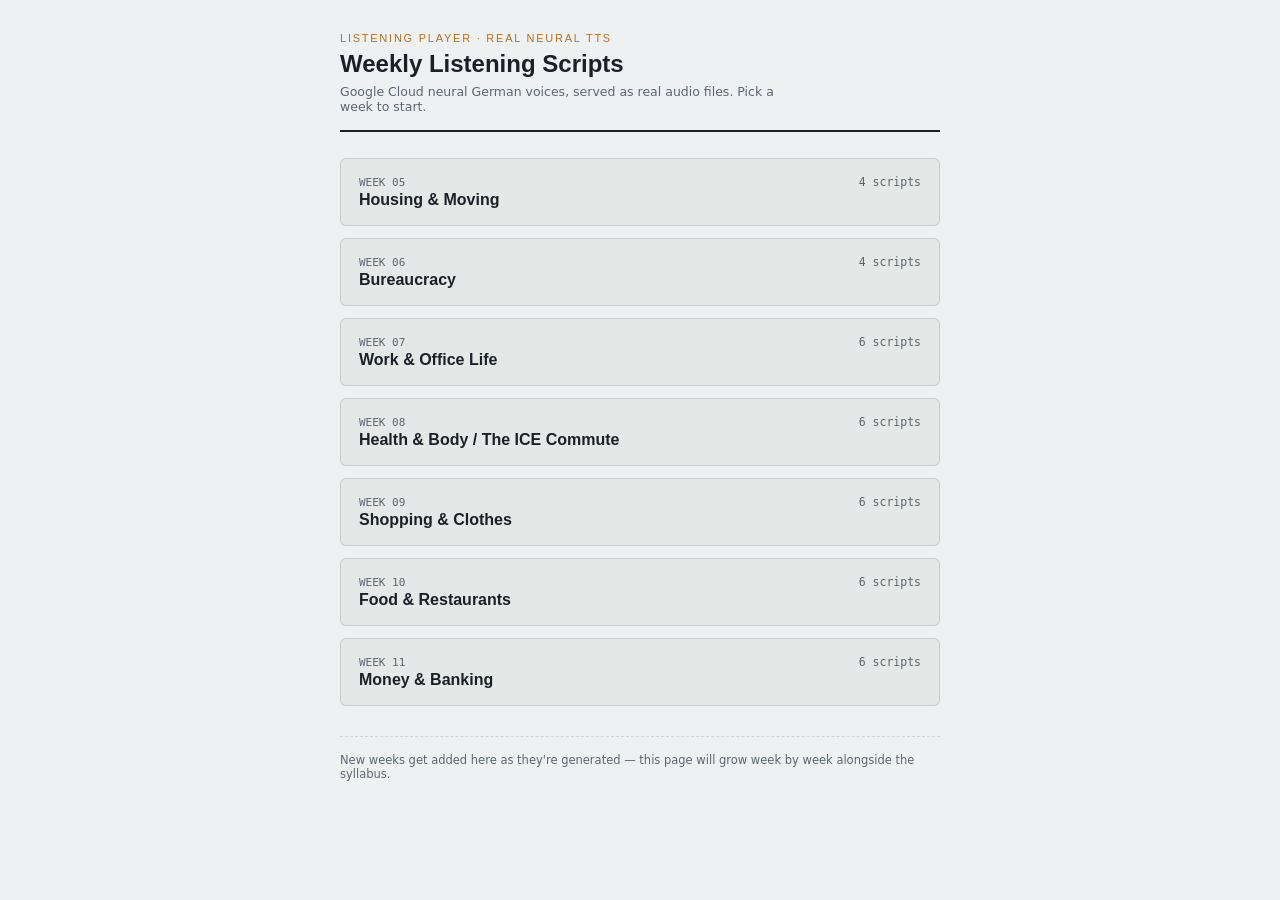
==== commit 02996fb5: "Add Week 11 (Money & Banking) listening page and audio Co-Authored-By: Claude Opus 5.5 <noreply@anth" ====
--- a/index.html
+++ b/index.html
@@ -74,6 +74,16 @@
     </div>
   </a>
 
+  <a class="week-card" href="weeks/week-11.html">
+    <div class="wk-row">
+      <div>
+        <div class="wk-num">WEEK 11</div>
+        <div class="wk-theme">Money &amp; Banking</div>
+      </div>
+      <div class="wk-count">6 scripts</div>
+    </div>
+  </a>
+
   <div class="foot-note">New weeks get added here as they're generated — this page will grow week by week alongside the syllabus.</div>
 </div>
 </body>
